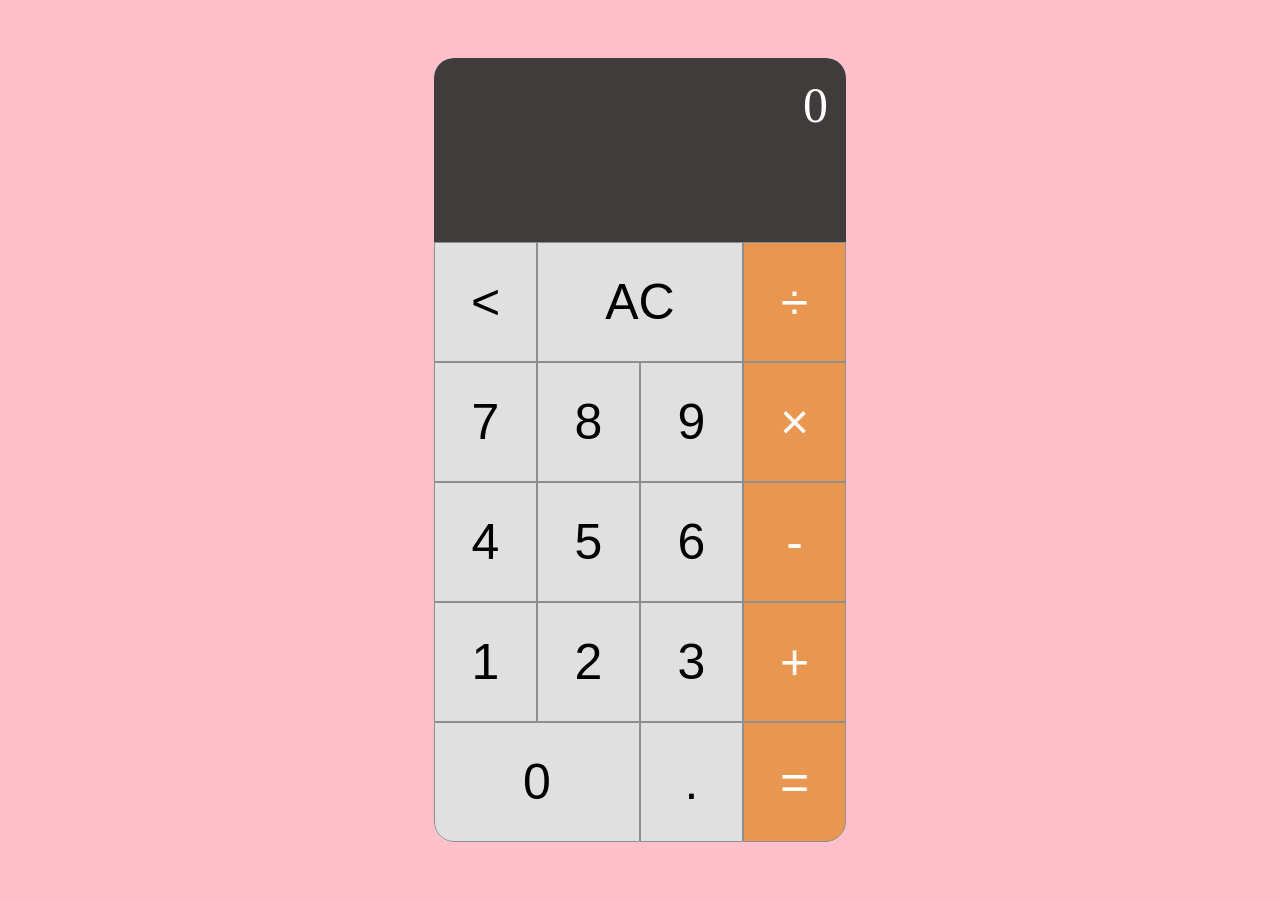
==== index.html @ 380e15a5 "bg : 계산기 화면 구현, 이벤트 핸들러 테스트 함수 추가" ====
<!DOCTYPE html>
<html lang="en">
  <head>
    <meta charset="UTF-8" />
    <meta name="viewport" content="width=device-width, initial-scale=1.0" />
    <title>Calcultor</title>
    <link rel="stylesheet" href="style.css" />
    <script defer src="index.js"></script>
  </head>
  <body>
    <main class="calculator">
      <div class="display" id="display">0</div>
      <div class="buttons">
        <button class="backspace"><</button>
        <button class="all-clear">AC</button>
        <button class="operator">÷</button>

        <button class="number" onclick="inputNumber(7)">7</button>
        <button class="number" onclick="inputNumber(8)">8</button>
        <button class="number" onclick="inputNumber(9)">9</button>
        <button class="operator">×</button>

        <button class="number" onclick="inputNumber(4)">4</button>
        <button class="number" onclick="inputNumber(5)">5</button>
        <button class="number" onclick="inputNumber(6)">6</button>
        <button class="operator">-</button>

        <button class="number" onclick="inputNumber(1)">1</button>
        <button class="number" onclick="inputNumber(2)">2</button>
        <button class="number" onclick="inputNumber(3)">3</button>
        <button class="operator">+</button>

        <button class="wide-number" onclick="inputNumber(0)">0</button>
        <button class="point">.</button>
        <button class="operator equal">=</button>
      </div>
    </main>
  </body>
</html>
---- style.css ----
* {
  box-sizing: border-box;
  margin: 0;
}

body {
  background-color: pink;
  font-family: 'Inter';
  display: flex;
  justify-content: center;
  align-items: center;
  width: 100%;
  height: 100vh;
}

.calculator {
  background-color: #fff;
  border-radius: 20px;
  /* width: 412px;
  height: 784px; */
}

.display {
  border-radius: 20px 20px 0 0;
  height: 184px;
  background-color: #413c3c;
  color: #fff;
  font-size: 50px;
  text-align: right;
  padding: 18px;
}

.buttons {
  display: grid;
  grid-template-columns: repeat(4, 1fr);
  gap: 0;
}

button {
  width: 103px;
  height: 120px;
  border: 1px solid #8e8e8e;
  font-size: 50px;
  text-align: center;
}

.backspace,
.number,
.point {
  background-color: #e0e0e0;
}

.operator {
  background-color: #e89650;
  color: #fff;
}

.all-clear,
.wide-number {
  grid-column: span 2;
  width: 206px;
  background-color: #e0e0e0;
}

.wide-number {
  border-radius: 0 0 0 20px;
}

.equal {
  border-radius: 0 0 20px 0;
}
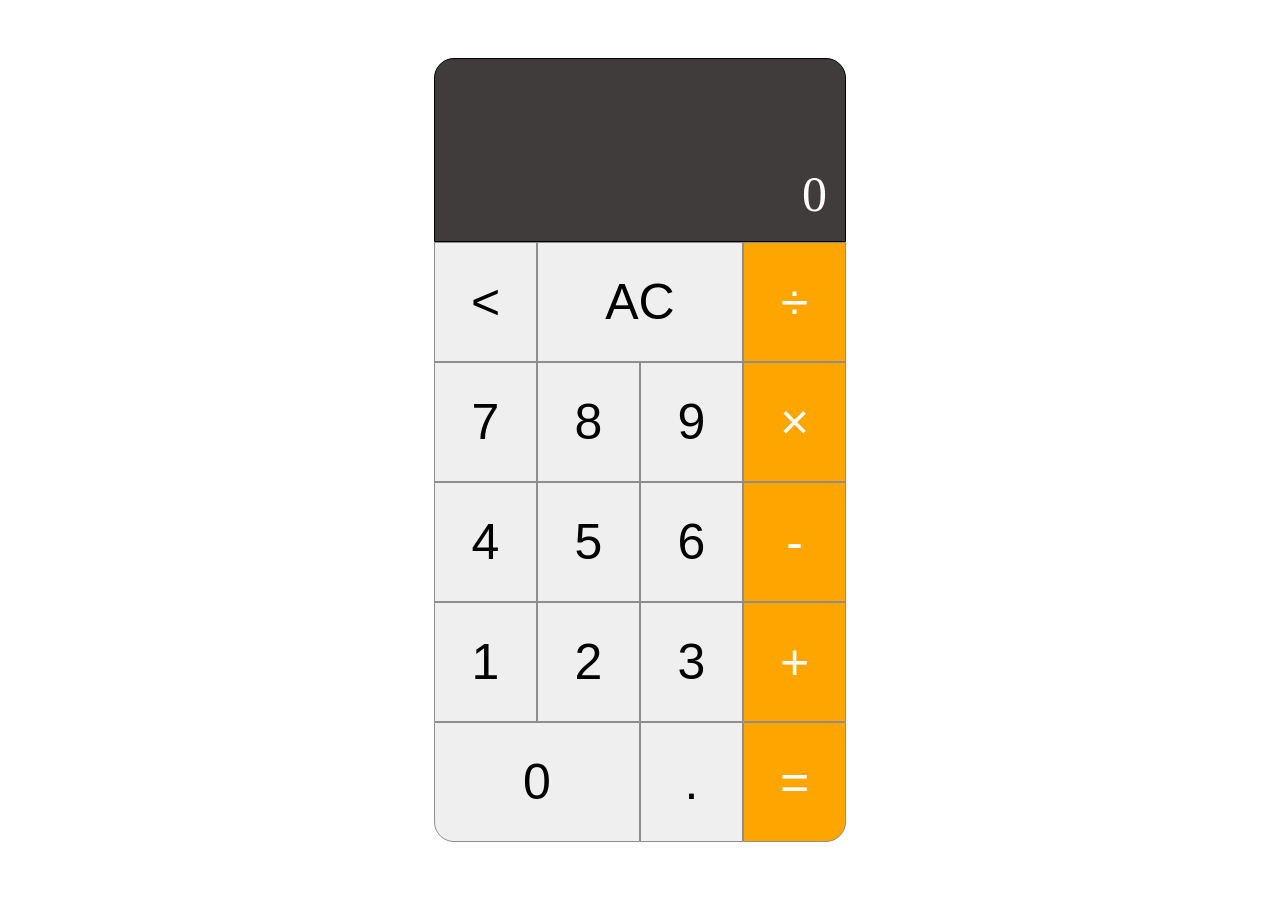
==== commit aa3377eb: "hy : 계산기 코드 수정" ====
--- a/index.html
+++ b/index.html
@@ -3,37 +3,70 @@
   <head>
     <meta charset="UTF-8" />
     <meta name="viewport" content="width=device-width, initial-scale=1.0" />
-    <title>Calcultor</title>
     <link rel="stylesheet" href="style.css" />
+    <title>CALCULATOR</title>
     <script defer src="index.js"></script>
   </head>
   <body>
-    <main class="calculator">
-      <div class="display" id="display">0</div>
-      <div class="buttons">
-        <button class="backspace"><</button>
-        <button class="all-clear">AC</button>
-        <button class="operator">÷</button>
-
-        <button class="number" onclick="inputNumber(7)">7</button>
-        <button class="number" onclick="inputNumber(8)">8</button>
-        <button class="number" onclick="inputNumber(9)">9</button>
-        <button class="operator">×</button>
-
-        <button class="number" onclick="inputNumber(4)">4</button>
-        <button class="number" onclick="inputNumber(5)">5</button>
-        <button class="number" onclick="inputNumber(6)">6</button>
-        <button class="operator">-</button>
-
-        <button class="number" onclick="inputNumber(1)">1</button>
-        <button class="number" onclick="inputNumber(2)">2</button>
-        <button class="number" onclick="inputNumber(3)">3</button>
-        <button class="operator">+</button>
-
-        <button class="wide-number" onclick="inputNumber(0)">0</button>
-        <button class="point">.</button>
-        <button class="operator equal">=</button>
+    <section id="calculator" class="calculator" aria-label="계산기">
+      <!-- 디스플레이 영역 -->
+      <output
+        id="display-group"
+        class="display-group"
+        aria-live="polite"
+        aria-label="계산기 디스플레이 영역"
+      >
+        <p id="expression" class="expression" aria-label="수식 표시"></p>
+        <div id="result" class="result" aria-label="계산 결과값 출력">0</div>
+      </output>
+      <!-- 버튼 영역 -->
+      <div id="keypad" class="keypad" role="group" aria-label="계산기 키패드">
+        <div class="row">
+          <button data-code="Backspace" data-key="Backspace" class="key">
+            <
+          </button>
+          <button
+            id="all-clear"
+            data-code="Allclear"
+            data-key="Allclear"
+            class="key wide"
+          >
+            AC
+          </button>
+          <button data-code="Slash" data-key="/" class="key operator">÷</button>
+        </div>
+        <div class="row">
+          <button data-code="Digit7" data-key="7" class="key">7</button>
+          <button data-code="Digit8" data-key="8" class="key">8</button>
+          <button data-code="Digit9" data-key="9" class="key">9</button>
+          <button data-code="" data-key="*" class="key operator">×</button>
+        </div>
+        <div class="row">
+          <button data-code="Digit4" data-key="4" class="key">4</button>
+          <button data-code="Digit5" data-key="5" class="key">5</button>
+          <button data-code="Digit6" data-key="6" class="key">6</button>
+          <button data-code="Minus" data-key="-" class="key operator">-</button>
+        </div>
+        <div class="row">
+          <button data-code="Digit1" data-key="1" class="key">1</button>
+          <button data-code="Digit2" data-key="2" class="key">2</button>
+          <button data-code="Digit3" data-key="3" class="key">3</button>
+          <button data-code="" data-key="+" class="key operator">+</button>
+        </div>
+        <div class="row">
+          <button data-code="Digit0" data-key="0" class="key wide left-round">
+            0
+          </button>
+          <button data-code="Period" data-key="." class="key">.</button>
+          <button
+            data-code="Equal"
+            data-key="Equal"
+            class="key operator right-round"
+          >
+            =
+          </button>
+        </div>
       </div>
-    </main>
+    </section>
   </body>
 </html>
--- a/style.css
+++ b/style.css
@@ -1,71 +1,96 @@
 * {
   box-sizing: border-box;
+}
+
+body {
+  font-family: 'Inter';
+  display: flex;
+  width: 100%;
+  height: 100vh;
+  justify-content: center;
+  align-items: center;
+  margin: 0 auto;
+}
+
+/* Reset CSS */
+p {
   margin: 0;
 }
 
-body {
-  background-color: pink;
-  font-family: 'Inter';
-  display: flex;
-  justify-content: center;
-  align-items: center;
-  width: 100%;
-  height: 100vh;
+/* 계산기 전체 영역 */
+.calculator {
+  width: 412px;
+  margin: 0 auto;
 }
 
-.calculator {
-  background-color: #fff;
-  border-radius: 20px;
-  /* width: 412px;
-  height: 784px; */
+/* 디스플레이 영역 */
+.display-group {
+  background-color: #413c3c;
+  border: 1px solid black;
+
+  display: flex;
+  flex-direction: column;
+  justify-content: space-between;
+  align-items: end;
+  padding: 18px;
+  border-radius: 20px 20px 0 0;
+  height: 184px;
+  min-height: 184px;
 }
 
-.display {
-  border-radius: 20px 20px 0 0;
-  height: 184px;
-  background-color: #413c3c;
-  color: #fff;
+.display-group .expression {
+  font-size: 30px;
+  color: white;
+}
+.display-group .result {
   font-size: 50px;
-  text-align: right;
-  padding: 18px;
+  color: white;
 }
 
-.buttons {
+/* 버튼 영역 */
+.keypad {
+  width: 100%;
+}
+
+.keypad .row {
   display: grid;
   grid-template-columns: repeat(4, 1fr);
   gap: 0;
 }
 
-button {
-  width: 103px;
+.keypad .row .key {
+  /* width: 103px; */
   height: 120px;
   border: 1px solid #8e8e8e;
   font-size: 50px;
   text-align: center;
+  cursor: pointer;
+  transition: all 0.1s ease-in-out;
 }
 
-.backspace,
-.number,
-.point {
-  background-color: #e0e0e0;
+.keypad .row .key.wide {
+  grid-column: span 2; /* 0 버튼을 가로로 길게 */
 }
 
-.operator {
-  background-color: #e89650;
-  color: #fff;
+.key.operator {
+  background: orange;
+  color: white;
 }
 
-.all-clear,
-.wide-number {
-  grid-column: span 2;
-  width: 206px;
-  background-color: #e0e0e0;
-}
-
-.wide-number {
+.left-round {
   border-radius: 0 0 0 20px;
 }
 
-.equal {
+.right-round {
   border-radius: 0 0 20px 0;
 }
+
+.key:hover {
+  color: #8e8e8e;
+}
+
+.key.active {
+  background-color: #8e8e8e;
+  border: 1px solid #fff;
+  color: #fff;
+}
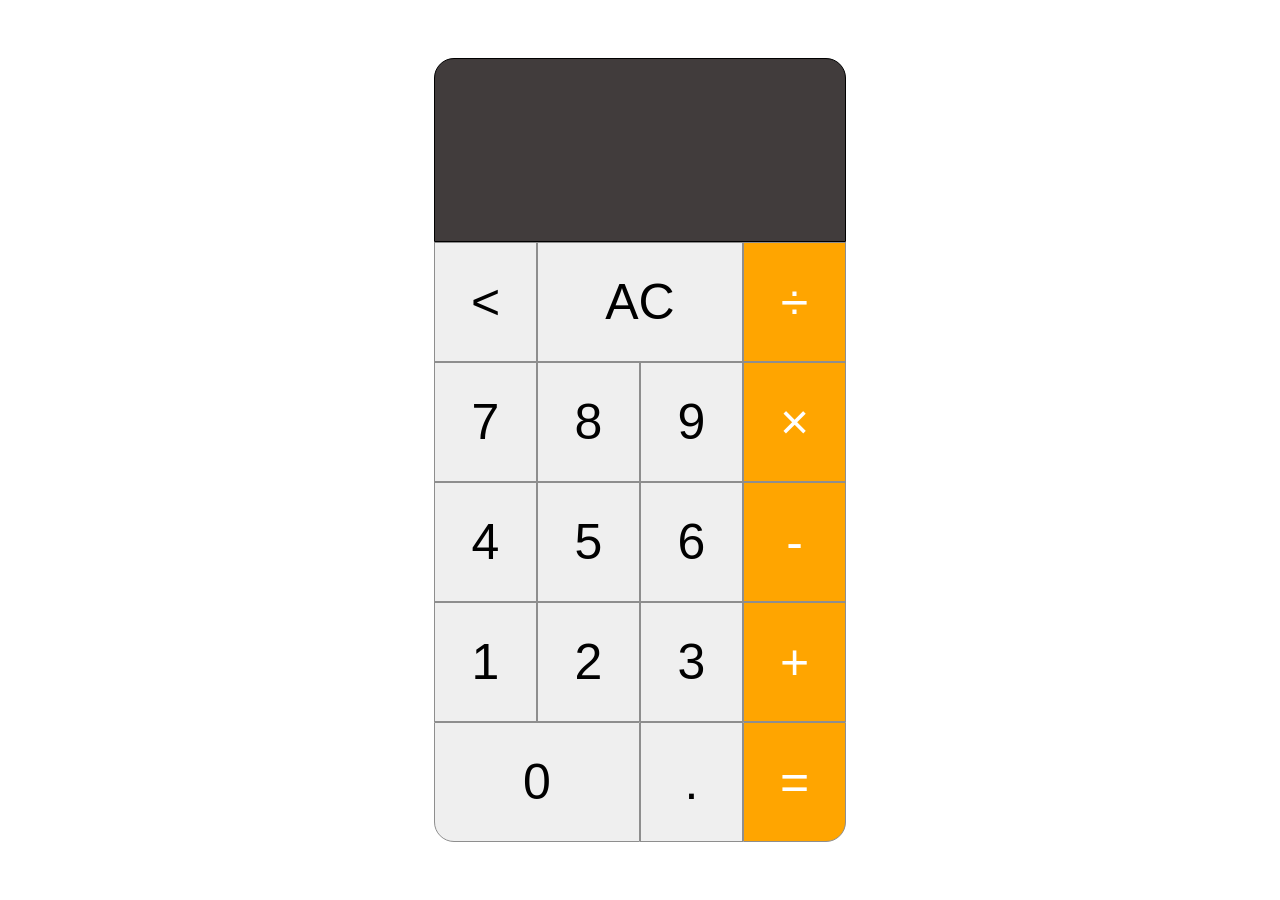
==== commit babd4b5b: "계산기 페어프로그래밍 1주차 결과본" ====
--- a/index.html
+++ b/index.html
@@ -8,8 +8,7 @@
     <script defer src="index.js"></script>
   </head>
   <body>
-    <section id="calculator" class="calculator" aria-label="계산기">
-      <!-- 디스플레이 영역 -->
+    <main id="calculator" class="calculator" aria-label="계산기">
       <output
         id="display-group"
         class="display-group"
@@ -17,9 +16,8 @@
         aria-label="계산기 디스플레이 영역"
       >
         <p id="expression" class="expression" aria-label="수식 표시"></p>
-        <div id="result" class="result" aria-label="계산 결과값 출력">0</div>
+        <div id="result" class="result" aria-label="계산 결과값 출력"></div>
       </output>
-      <!-- 버튼 영역 -->
       <div id="keypad" class="keypad" role="group" aria-label="계산기 키패드">
         <div class="row">
           <button data-code="Backspace" data-key="Backspace" class="key">
@@ -39,7 +37,7 @@
           <button data-code="Digit7" data-key="7" class="key">7</button>
           <button data-code="Digit8" data-key="8" class="key">8</button>
           <button data-code="Digit9" data-key="9" class="key">9</button>
-          <button data-code="" data-key="*" class="key operator">×</button>
+          <button data-key="*" class="key operator">×</button>
         </div>
         <div class="row">
           <button data-code="Digit4" data-key="4" class="key">4</button>
@@ -51,7 +49,7 @@
           <button data-code="Digit1" data-key="1" class="key">1</button>
           <button data-code="Digit2" data-key="2" class="key">2</button>
           <button data-code="Digit3" data-key="3" class="key">3</button>
-          <button data-code="" data-key="+" class="key operator">+</button>
+          <button data-key="+" class="key operator">+</button>
         </div>
         <div class="row">
           <button data-code="Digit0" data-key="0" class="key wide left-round">
@@ -67,6 +65,6 @@
           </button>
         </div>
       </div>
-    </section>
+    </main>
   </body>
 </html>
--- a/style.css
+++ b/style.css
@@ -1,20 +1,21 @@
+/* Reset CSS */
 * {
   box-sizing: border-box;
 }
 
+p {
+  margin: 0;
+}
+
+/* Base Styles */
 body {
-  font-family: 'Inter';
   display: flex;
+  justify-content: center;
+  align-items: center;
   width: 100%;
   height: 100vh;
-  justify-content: center;
-  align-items: center;
   margin: 0 auto;
-}
-
-/* Reset CSS */
-p {
-  margin: 0;
+  font-family: 'Inter';
 }
 
 /* 계산기 전체 영역 */
@@ -25,26 +26,26 @@
 
 /* 디스플레이 영역 */
 .display-group {
-  background-color: #413c3c;
-  border: 1px solid black;
-
   display: flex;
   flex-direction: column;
   justify-content: space-between;
   align-items: end;
-  padding: 18px;
-  border-radius: 20px 20px 0 0;
   height: 184px;
   min-height: 184px;
+  padding: 18px;
+  border: 1px solid black;
+  border-radius: 20px 20px 0 0;
+  background-color: #413c3c;
 }
 
 .display-group .expression {
+  color: white;
   font-size: 30px;
+}
+
+.display-group .result {
   color: white;
-}
-.display-group .result {
   font-size: 50px;
-  color: white;
 }
 
 /* 버튼 영역 */
@@ -59,21 +60,21 @@
 }
 
 .keypad .row .key {
-  /* width: 103px; */
   height: 120px;
   border: 1px solid #8e8e8e;
   font-size: 50px;
   text-align: center;
   cursor: pointer;
   transition: all 0.1s ease-in-out;
+  cursor: pointer;
 }
 
 .keypad .row .key.wide {
-  grid-column: span 2; /* 0 버튼을 가로로 길게 */
+  grid-column: span 2;
 }
 
 .key.operator {
-  background: orange;
+  background-color: orange;
   color: white;
 }
 
@@ -86,11 +87,12 @@
 }
 
 .key:hover {
+  background-color: rgba(142, 142, 142, 0.1);
   color: #8e8e8e;
 }
 
 .key.active {
-  background-color: #8e8e8e;
+  background-color: #a0f58a;
   border: 1px solid #fff;
   color: #fff;
 }
